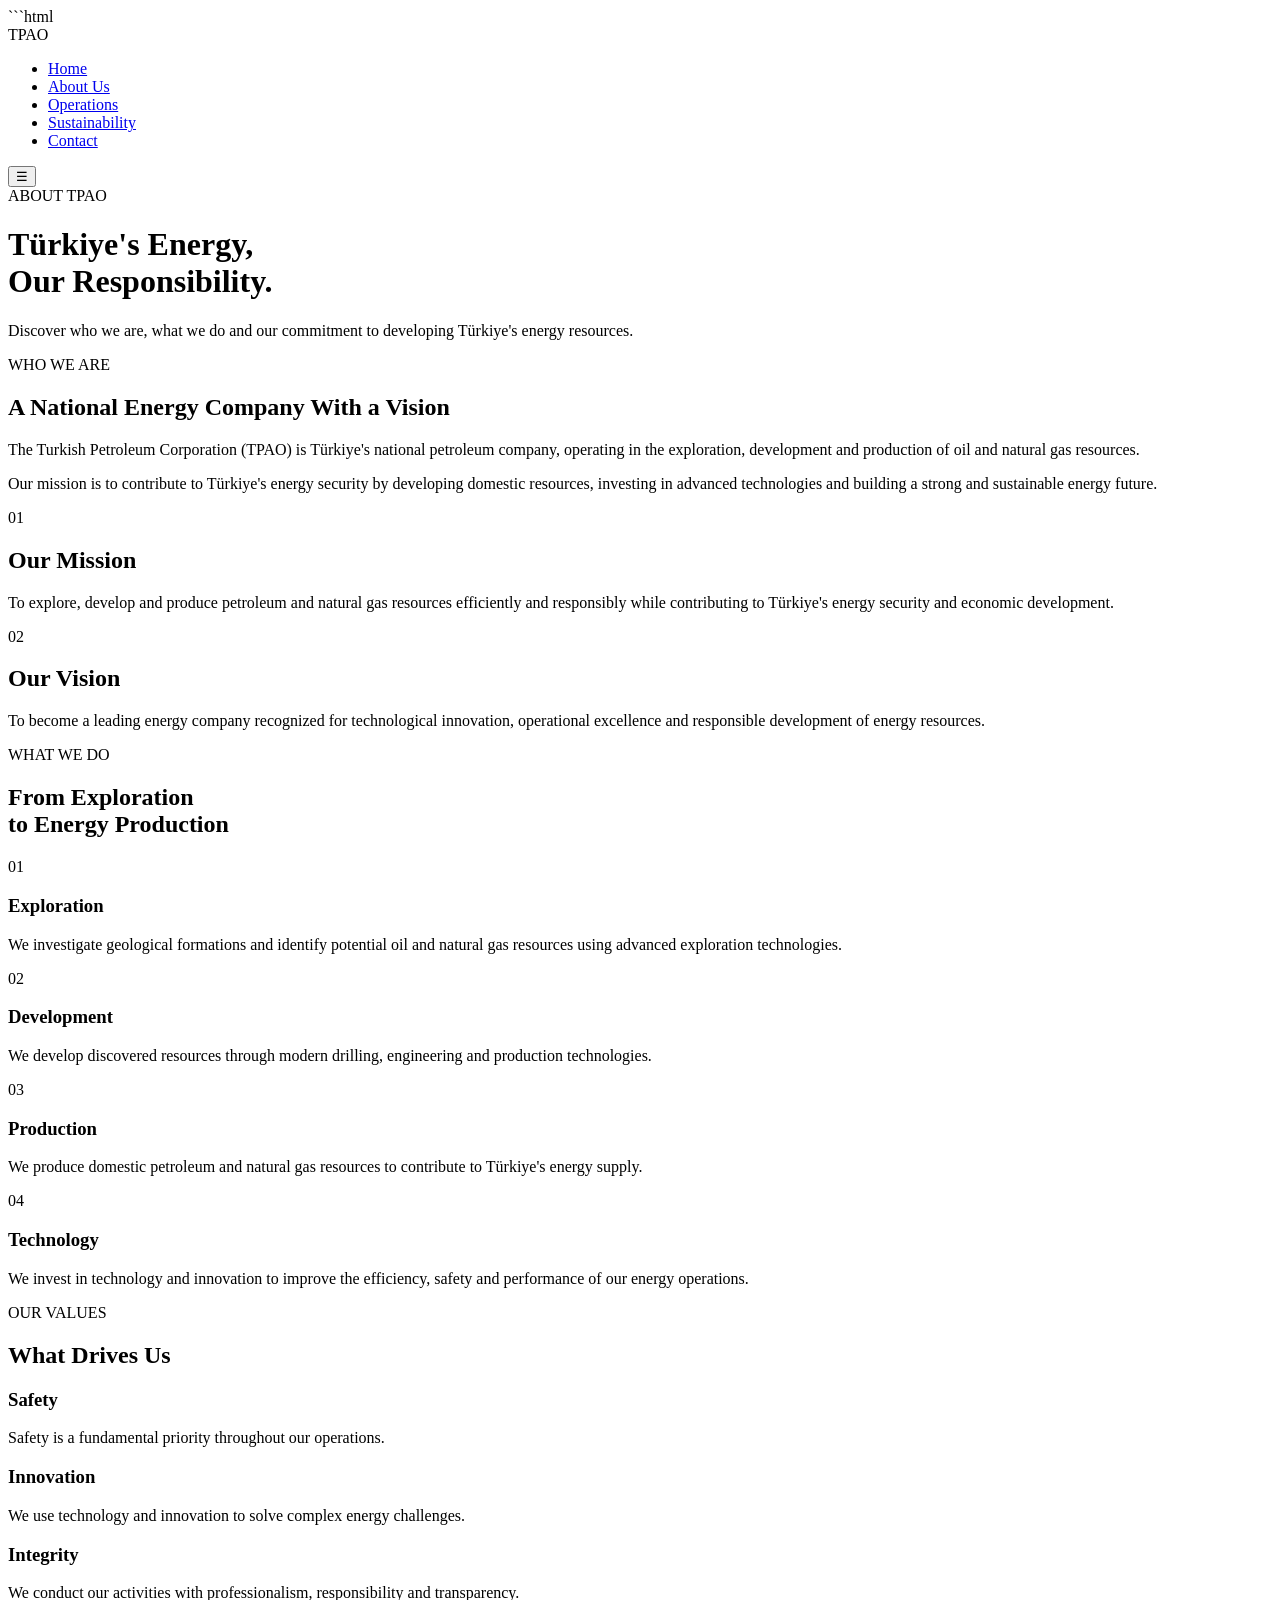
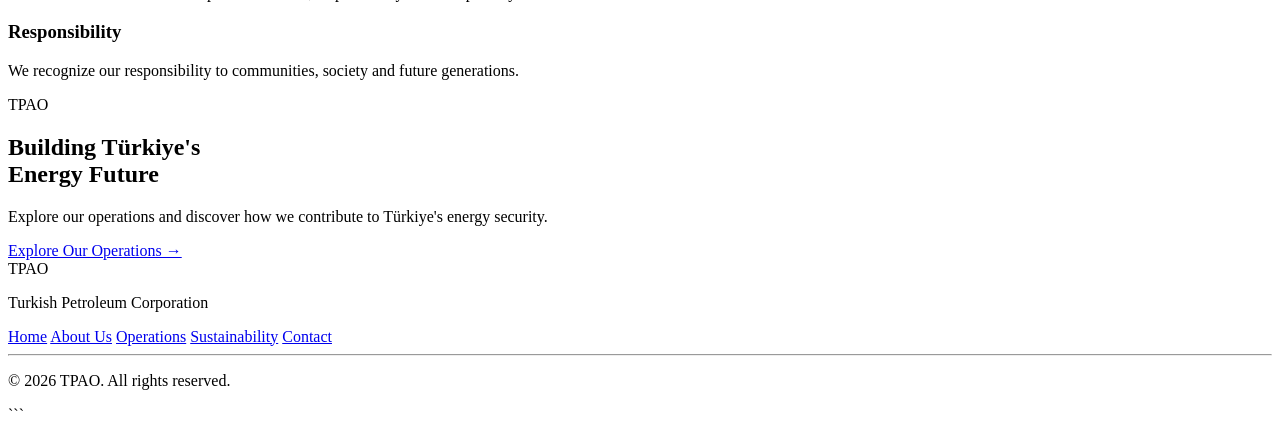
==== about.html @ 22a67489 "Create about.html" ====
```html
<!DOCTYPE html>
<html lang="en">
<head>
    <meta charset="UTF-8">
    <meta name="viewport" content="width=device-width, initial-scale=1.0">

    <title>About Us | TPAO</title>

    <!-- About Page CSS -->
    <link rel="stylesheet" href="about.css">
</head>

<body>

    <!-- Navigation -->
    <nav class="navbar">

        <div class="logo">
            TPAO
        </div>

        <ul class="nav-links">
            <li><a href="index.html">Home</a></li>
            <li><a href="about.html" class="active">About Us</a></li>
            <li><a href="index.html#operations">Operations</a></li>
            <li><a href="index.html#sustainability">Sustainability</a></li>
            <li><a href="index.html#contact">Contact</a></li>
        </ul>

        <button class="menu-button" id="menuButton">
            ☰
        </button>

    </nav>


    <!-- Hero -->
    <header class="about-hero">

        <div class="hero-content">

            <span>ABOUT TPAO</span>

            <h1>
                Türkiye's Energy,<br>
                Our Responsibility.
            </h1>

            <p>
                Discover who we are, what we do and our commitment
                to developing Türkiye's energy resources.
            </p>

        </div>

    </header>


    <!-- Introduction -->
    <section class="introduction">

        <div class="section-label">
            WHO WE ARE
        </div>

        <div class="intro-grid">

            <div>
                <h2>
                    A National Energy
                    Company With a Vision
                </h2>
            </div>

            <div class="intro-text">

                <p>
                    The Turkish Petroleum Corporation (TPAO) is Türkiye's
                    national petroleum company, operating in the exploration,
                    development and production of oil and natural gas resources.
                </p>

                <p>
                    Our mission is to contribute to Türkiye's energy security
                    by developing domestic resources, investing in advanced
                    technologies and building a strong and sustainable
                    energy future.
                </p>

            </div>

        </div>

    </section>


    <!-- Mission & Vision -->
    <section class="mission-section">

        <div class="mission-card">

            <div class="card-number">
                01
            </div>

            <h2>Our Mission</h2>

            <p>
                To explore, develop and produce petroleum and natural gas
                resources efficiently and responsibly while contributing
                to Türkiye's energy security and economic development.
            </p>

        </div>


        <div class="mission-card">

            <div class="card-number">
                02
            </div>

            <h2>Our Vision</h2>

            <p>
                To become a leading energy company recognized for
                technological innovation, operational excellence and
                responsible development of energy resources.
            </p>

        </div>

    </section>


    <!-- What We Do -->
    <section class="what-we-do">

        <div class="section-heading">

            <span>WHAT WE DO</span>

            <h2>
                From Exploration<br>
                to Energy Production
            </h2>

        </div>


        <div class="activity-grid">

            <div class="activity-card">

                <span class="number">01</span>

                <h3>Exploration</h3>

                <p>
                    We investigate geological formations and identify
                    potential oil and natural gas resources using
                    advanced exploration technologies.
                </p>

            </div>


            <div class="activity-card">

                <span class="number">02</span>

                <h3>Development</h3>

                <p>
                    We develop discovered resources through modern
                    drilling, engineering and production technologies.
                </p>

            </div>


            <div class="activity-card">

                <span class="number">03</span>

                <h3>Production</h3>

                <p>
                    We produce domestic petroleum and natural gas
                    resources to contribute to Türkiye's energy supply.
                </p>

            </div>


            <div class="activity-card">

                <span class="number">04</span>

                <h3>Technology</h3>

                <p>
                    We invest in technology and innovation to improve
                    the efficiency, safety and performance of our
                    energy operations.
                </p>

            </div>

        </div>

    </section>


    <!-- Values -->
    <section class="values">

        <div class="section-heading">

            <span>OUR VALUES</span>

            <h2>
                What Drives Us
            </h2>

        </div>


        <div class="values-grid">

            <div class="value">
                <h3>Safety</h3>
                <p>
                    Safety is a fundamental priority throughout
                    our operations.
                </p>
            </div>


            <div class="value">
                <h3>Innovation</h3>
                <p>
                    We use technology and innovation to solve
                    complex energy challenges.
                </p>
            </div>


            <div class="value">
                <h3>Integrity</h3>
                <p>
                    We conduct our activities with professionalism,
                    responsibility and transparency.
                </p>
            </div>


            <div class="value">
                <h3>Responsibility</h3>
                <p>
                    We recognize our responsibility to communities,
                    society and future generations.
                </p>
            </div>

        </div>

    </section>


    <!-- CTA -->
    <section class="about-cta">

        <div>

            <span>TPAO</span>

            <h2>
                Building Türkiye's<br>
                Energy Future
            </h2>

            <p>
                Explore our operations and discover how we contribute
                to Türkiye's energy security.
            </p>

            <a href="index.html#operations" class="cta-button">
                Explore Our Operations →
            </a>

        </div>

    </section>


    <!-- Footer -->
    <footer>

        <div class="footer-logo">
            TPAO
        </div>

        <p>
            Turkish Petroleum Corporation
        </p>

        <div class="footer-links">

            <a href="index.html">Home</a>
            <a href="about.html">About Us</a>
            <a href="index.html#operations">Operations</a>
            <a href="index.html#sustainability">Sustainability</a>
            <a href="index.html#contact">Contact</a>

        </div>

        <hr>

        <p class="copyright">
            © 2026 TPAO. All rights reserved.
        </p>

    </footer>


    <!-- About Page JavaScript -->
    <script src="about.js"></script>

</body>
</html>
```
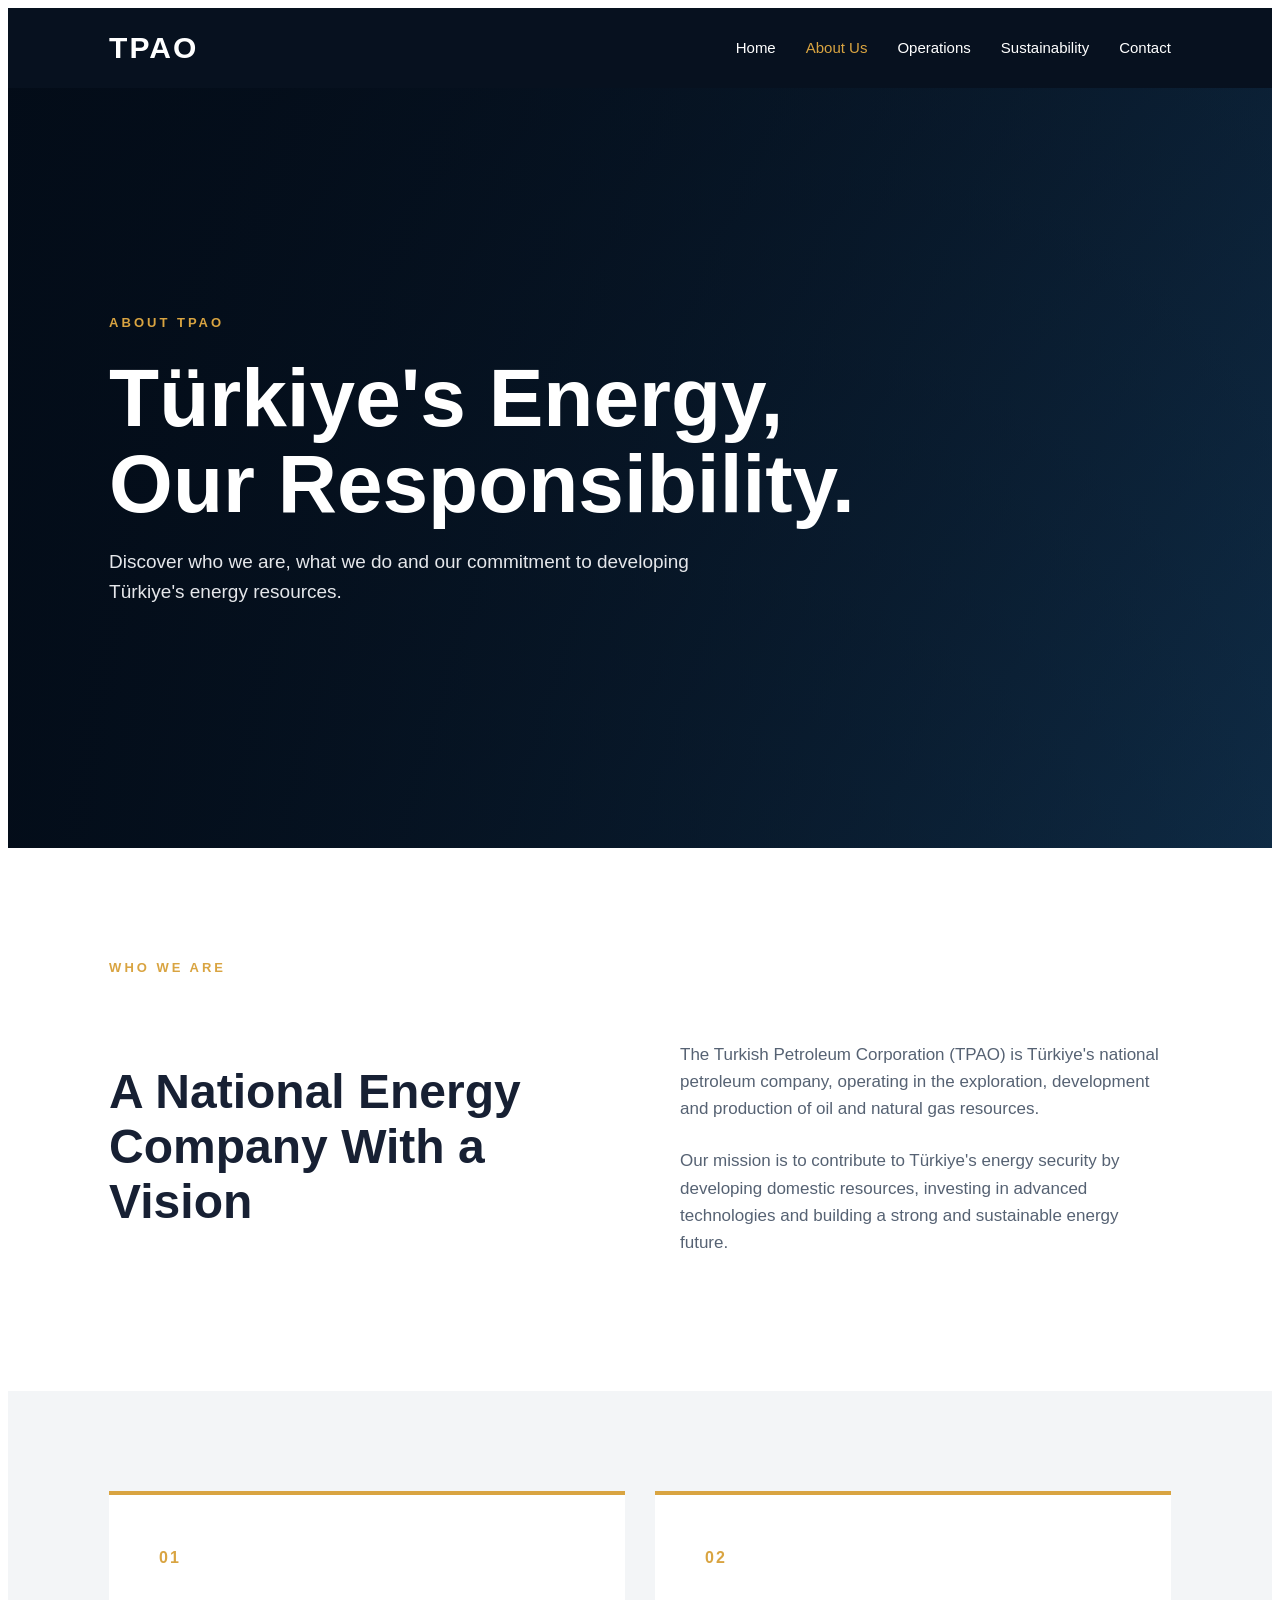
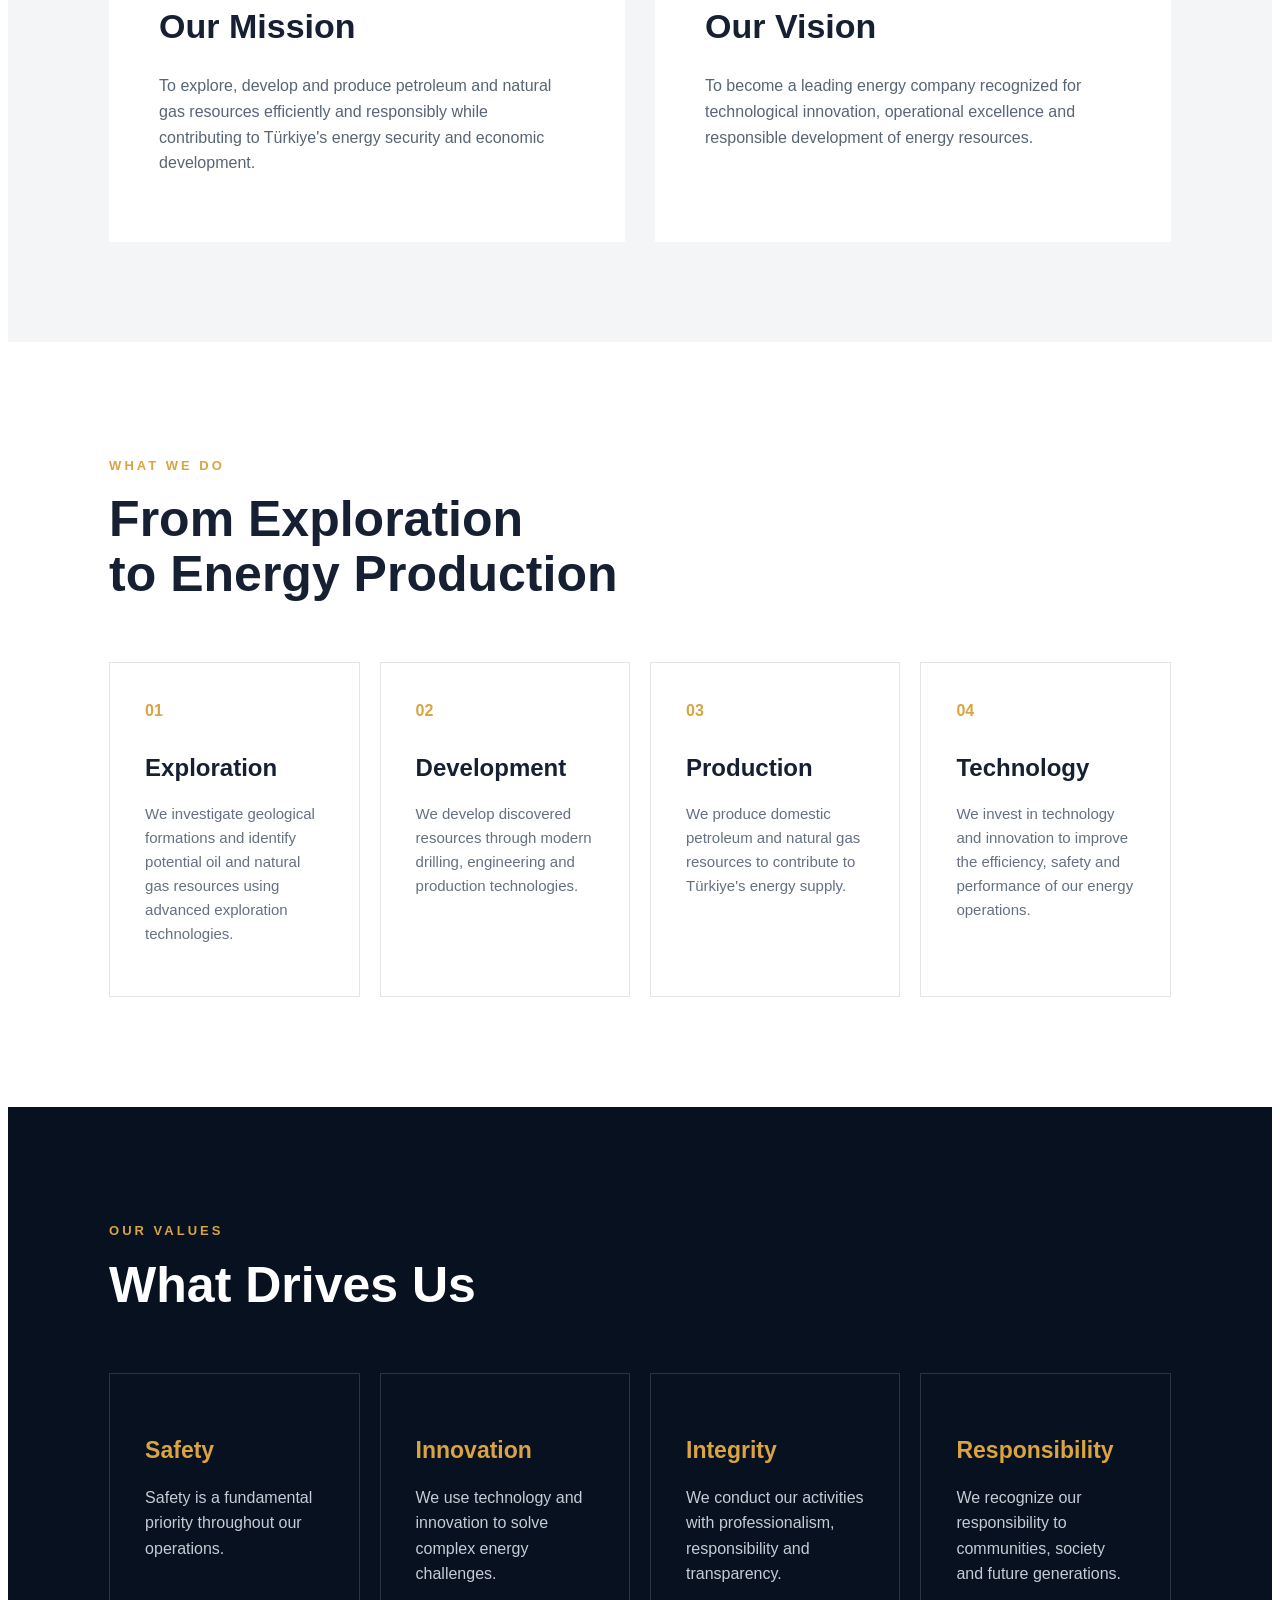
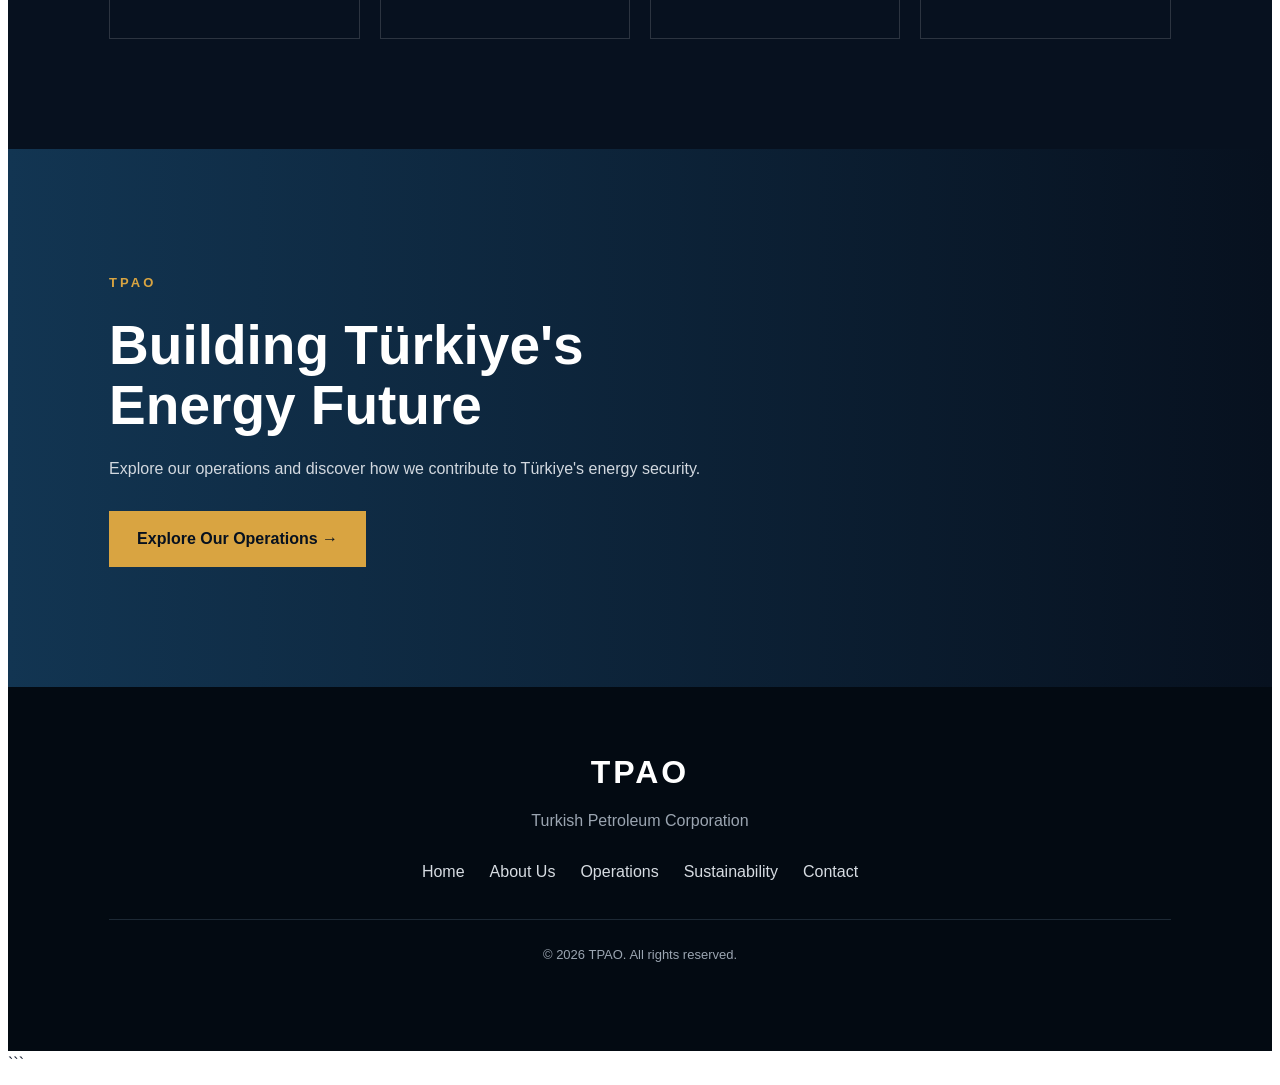
==== commit b5571055: "Update about.html" ====
--- a/about.html
+++ b/about.html
@@ -1,4 +1,4 @@
-```html
+
 <!DOCTYPE html>
 <html lang="en">
 <head>
--- a/about.css
+++ b/about.css
@@ -0,0 +1,504 @@
+```css
+/* ============================
+   TPAO ABOUT PAGE
+   ============================ */
+
+* {
+    margin: 0;
+    padding: 0;
+    box-sizing: border-box;
+}
+
+html {
+    scroll-behavior: smooth;
+}
+
+body {
+    font-family: Arial, Helvetica, sans-serif;
+    color: #172033;
+    background: #ffffff;
+    line-height: 1.6;
+}
+
+a {
+    text-decoration: none;
+}
+
+
+/* ============================
+   NAVIGATION
+   ============================ */
+
+.navbar {
+    height: 80px;
+    padding: 0 8%;
+    display: flex;
+    align-items: center;
+    justify-content: space-between;
+
+    background: #07111f;
+    color: white;
+
+    position: sticky;
+    top: 0;
+    z-index: 1000;
+}
+
+.logo {
+    font-size: 30px;
+    font-weight: 800;
+    letter-spacing: 2px;
+}
+
+.nav-links {
+    display: flex;
+    gap: 30px;
+    list-style: none;
+}
+
+.nav-links a {
+    color: white;
+    font-size: 15px;
+    transition: 0.3s;
+}
+
+.nav-links a:hover,
+.nav-links a.active {
+    color: #d9a441;
+}
+
+.menu-button {
+    display: none;
+    border: none;
+    background: transparent;
+    color: white;
+    font-size: 28px;
+    cursor: pointer;
+}
+
+
+/* ============================
+   HERO
+   ============================ */
+
+.about-hero {
+    min-height: 600px;
+
+    display: flex;
+    align-items: center;
+
+    padding: 80px 8%;
+
+    color: white;
+
+    background:
+        linear-gradient(
+            90deg,
+            rgba(3, 12, 24, 0.95),
+            rgba(3, 12, 24, 0.65),
+            rgba(3, 12, 24, 0.35)
+        ),
+        linear-gradient(
+            135deg,
+            #07111f,
+            #153b5c
+        );
+}
+
+.hero-content {
+    max-width: 800px;
+}
+
+.hero-content span,
+.section-label,
+.section-heading span,
+.about-cta span {
+    color: #d9a441;
+    font-size: 13px;
+    font-weight: bold;
+    letter-spacing: 3px;
+}
+
+.hero-content h1 {
+    font-size: clamp(48px, 7vw, 82px);
+    line-height: 1.05;
+    margin: 20px 0;
+}
+
+.hero-content p {
+    max-width: 650px;
+    font-size: 19px;
+    color: #e5e7eb;
+}
+
+
+/* ============================
+   INTRODUCTION
+   ============================ */
+
+.introduction {
+    padding: 110px 8%;
+}
+
+.intro-grid {
+    margin-top: 45px;
+
+    display: grid;
+    grid-template-columns: 1fr 1fr;
+    gap: 80px;
+}
+
+.intro-grid h2 {
+    font-size: 48px;
+    line-height: 1.15;
+}
+
+.intro-text {
+    color: #566273;
+    font-size: 17px;
+}
+
+.intro-text p {
+    margin-bottom: 25px;
+}
+
+
+/* ============================
+   MISSION
+   ============================ */
+
+.mission-section {
+    padding: 100px 8%;
+
+    display: grid;
+    grid-template-columns: 1fr 1fr;
+    gap: 30px;
+
+    background: #f3f5f7;
+}
+
+.mission-card {
+    background: white;
+    padding: 50px;
+
+    border-top: 4px solid #d9a441;
+
+    transition: 0.3s;
+}
+
+.mission-card:hover {
+    transform: translateY(-8px);
+    box-shadow: 0 20px 45px rgba(0, 0, 0, 0.08);
+}
+
+.card-number {
+    color: #d9a441;
+    font-weight: bold;
+    letter-spacing: 2px;
+    margin-bottom: 25px;
+}
+
+.mission-card h2 {
+    font-size: 34px;
+    margin-bottom: 20px;
+}
+
+.mission-card p {
+    color: #596574;
+}
+
+
+/* ============================
+   WHAT WE DO
+   ============================ */
+
+.what-we-do {
+    padding: 110px 8%;
+}
+
+.section-heading {
+    max-width: 750px;
+}
+
+.section-heading h2 {
+    font-size: 50px;
+    line-height: 1.1;
+    margin-top: 15px;
+}
+
+.activity-grid {
+    margin-top: 60px;
+
+    display: grid;
+    grid-template-columns: repeat(4, 1fr);
+    gap: 20px;
+}
+
+.activity-card {
+    padding: 35px;
+
+    border: 1px solid #e2e6ea;
+
+    transition: 0.3s;
+}
+
+.activity-card:hover {
+    transform: translateY(-7px);
+    border-color: #d9a441;
+}
+
+.activity-card .number {
+    color: #d9a441;
+    font-weight: bold;
+}
+
+.activity-card h3 {
+    font-size: 24px;
+    margin: 25px 0 15px;
+}
+
+.activity-card p {
+    color: #657080;
+    font-size: 15px;
+}
+
+
+/* ============================
+   VALUES
+   ============================ */
+
+.values {
+    padding: 110px 8%;
+    background: #07111f;
+    color: white;
+}
+
+.values .section-heading h2 {
+    color: white;
+}
+
+.values-grid {
+    margin-top: 60px;
+
+    display: grid;
+    grid-template-columns: repeat(4, 1fr);
+    gap: 20px;
+}
+
+.value {
+    padding: 35px;
+
+    border: 1px solid rgba(255,255,255,0.15);
+}
+
+.value h3 {
+    color: #d9a441;
+    font-size: 23px;
+    margin-bottom: 15px;
+}
+
+.value p {
+    color: #c5ccd5;
+}
+
+
+/* ============================
+   CALL TO ACTION
+   ============================ */
+
+.about-cta {
+    padding: 120px 8%;
+
+    color: white;
+
+    background:
+        linear-gradient(
+            90deg,
+            #123552,
+            #07111f
+        );
+}
+
+.about-cta h2 {
+    font-size: 55px;
+    line-height: 1.1;
+    margin: 20px 0;
+}
+
+.about-cta p {
+    max-width: 600px;
+    color: #d2d8df;
+    margin-bottom: 30px;
+}
+
+.cta-button {
+    display: inline-block;
+
+    padding: 15px 28px;
+
+    background: #d9a441;
+    color: #07111f;
+
+    font-weight: bold;
+
+    transition: 0.3s;
+}
+
+.cta-button:hover {
+    background: #ffffff;
+}
+
+
+/* ============================
+   FOOTER
+   ============================ */
+
+footer {
+    padding: 60px 8%;
+
+    background: #030a12;
+    color: white;
+
+    text-align: center;
+}
+
+.footer-logo {
+    font-size: 32px;
+    font-weight: bold;
+    letter-spacing: 3px;
+}
+
+footer > p {
+    color: #9ba5b1;
+    margin: 10px 0 25px;
+}
+
+.footer-links {
+    display: flex;
+    justify-content: center;
+    flex-wrap: wrap;
+    gap: 25px;
+}
+
+.footer-links a {
+    color: #d7dce2;
+}
+
+.footer-links a:hover {
+    color: #d9a441;
+}
+
+footer hr {
+    margin: 35px 0 25px;
+    border: none;
+    border-top: 1px solid #1d2935;
+}
+
+footer .copyright {
+    font-size: 13px;
+}
+
+
+/* ============================
+   MOBILE
+   ============================ */
+
+@media (max-width: 900px) {
+
+    .nav-links {
+        gap: 15px;
+    }
+
+    .intro-grid,
+    .mission-section {
+        grid-template-columns: 1fr;
+    }
+
+    .activity-grid {
+        grid-template-columns: repeat(2, 1fr);
+    }
+
+    .values-grid {
+        grid-template-columns: repeat(2, 1fr);
+    }
+
+}
+
+
+@media (max-width: 650px) {
+
+    .navbar {
+        padding: 0 5%;
+    }
+
+    .menu-button {
+        display: block;
+    }
+
+    .nav-links {
+        display: none;
+
+        position: absolute;
+        top: 80px;
+        left: 0;
+        width: 100%;
+
+        padding: 25px;
+
+        flex-direction: column;
+        align-items: center;
+
+        background: #07111f;
+    }
+
+    .nav-links.show {
+        display: flex;
+    }
+
+    .about-hero {
+        min-height: 500px;
+        padding: 60px 5%;
+    }
+
+    .introduction,
+    .what-we-do,
+    .values {
+        padding: 75px 5%;
+    }
+
+    .intro-grid {
+        gap: 35px;
+    }
+
+    .intro-grid h2,
+    .section-heading h2 {
+        font-size: 38px;
+    }
+
+    .mission-section {
+        padding: 70px 5%;
+    }
+
+    .mission-card {
+        padding: 35px;
+    }
+
+    .activity-grid,
+    .values-grid {
+        grid-template-columns: 1fr;
+    }
+
+    .about-cta {
+        padding: 80px 5%;
+    }
+
+    .about-cta h2 {
+        font-size: 40px;
+    }
+
+    footer {
+        padding: 50px 5%;
+    }
+
+}
+```
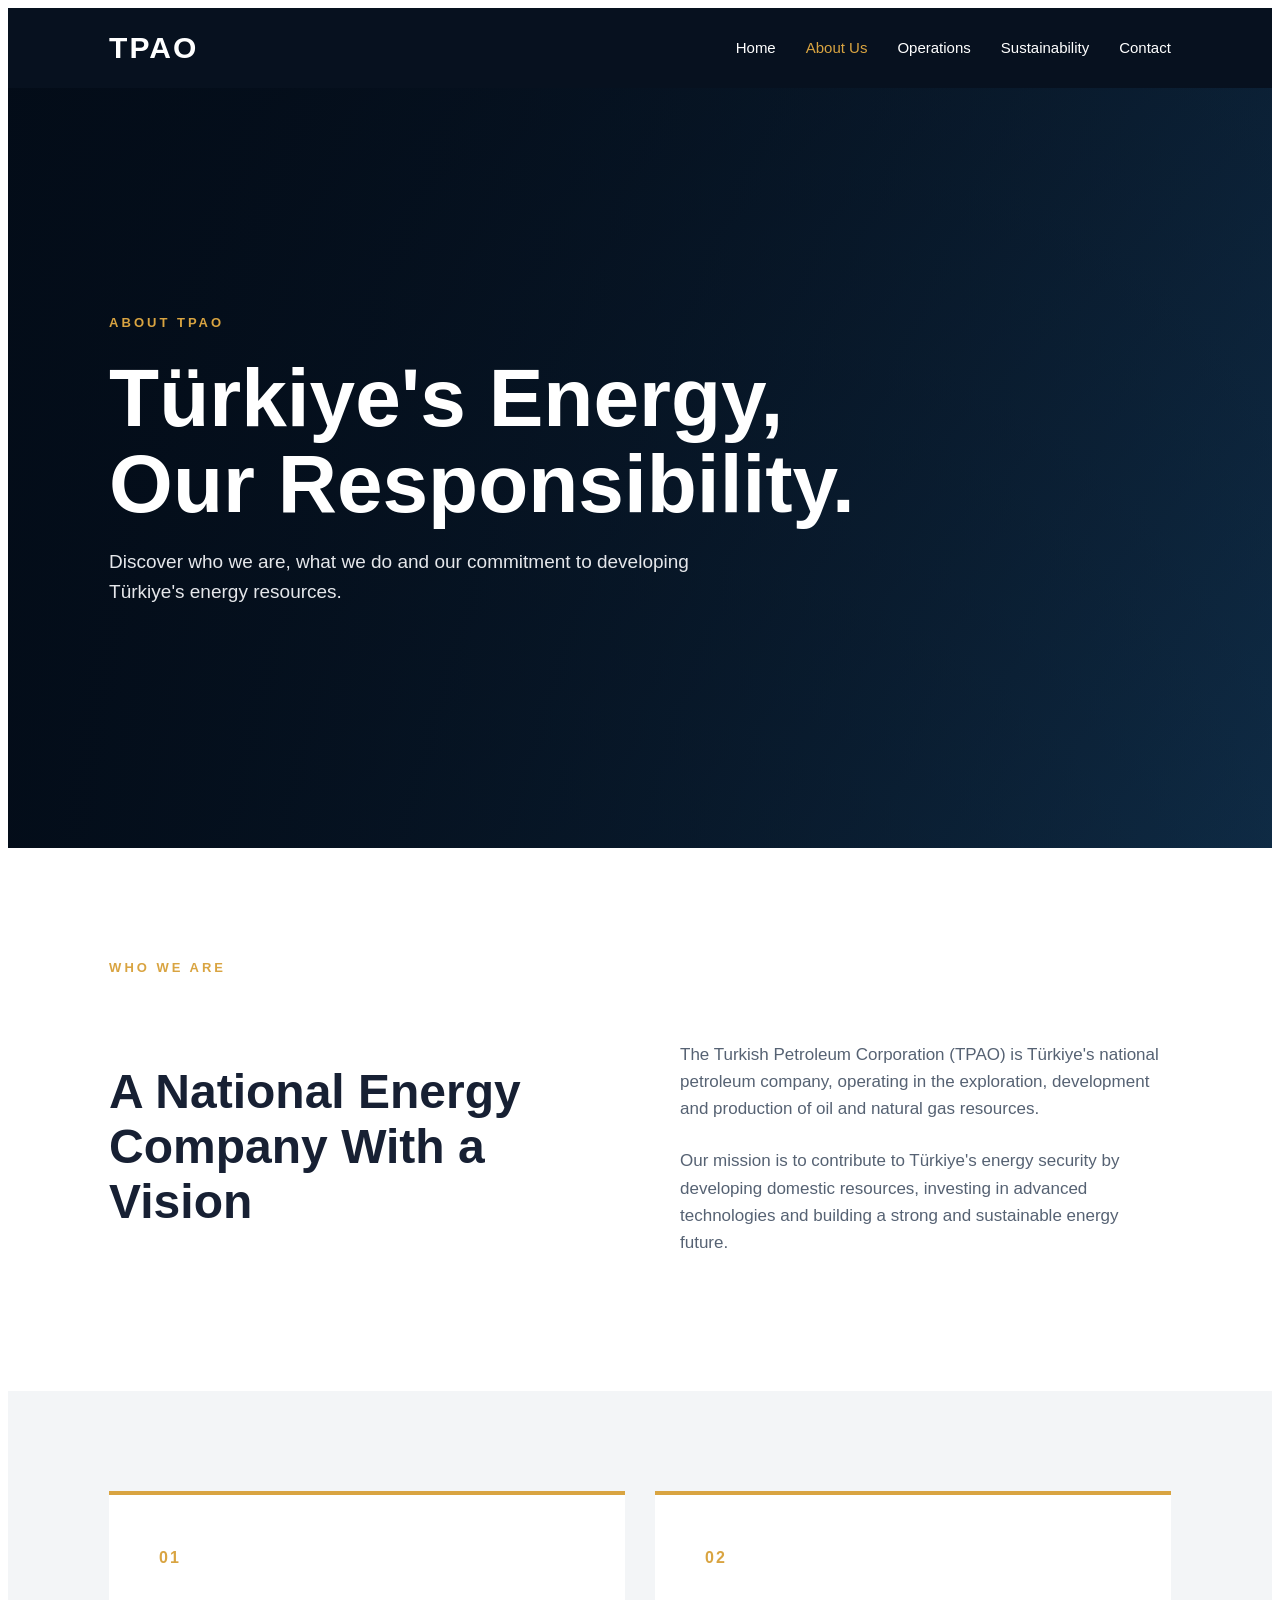
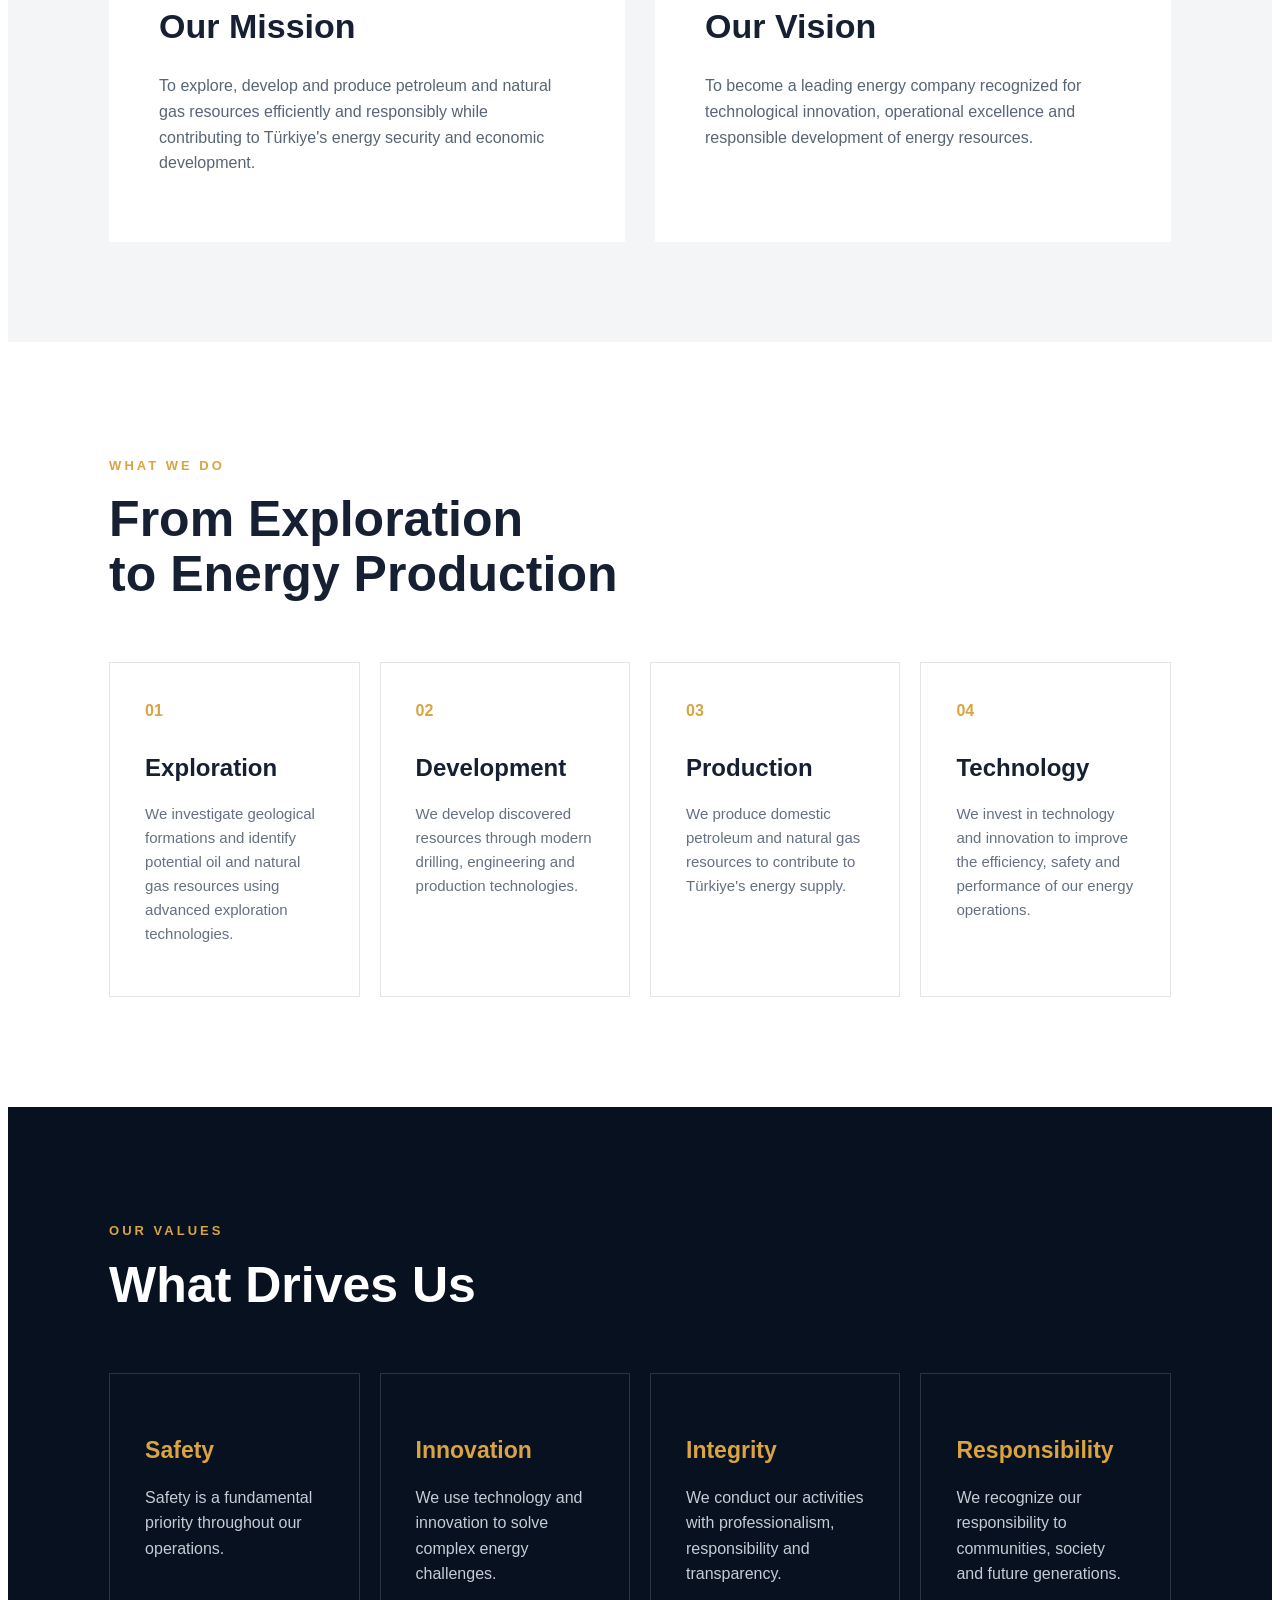
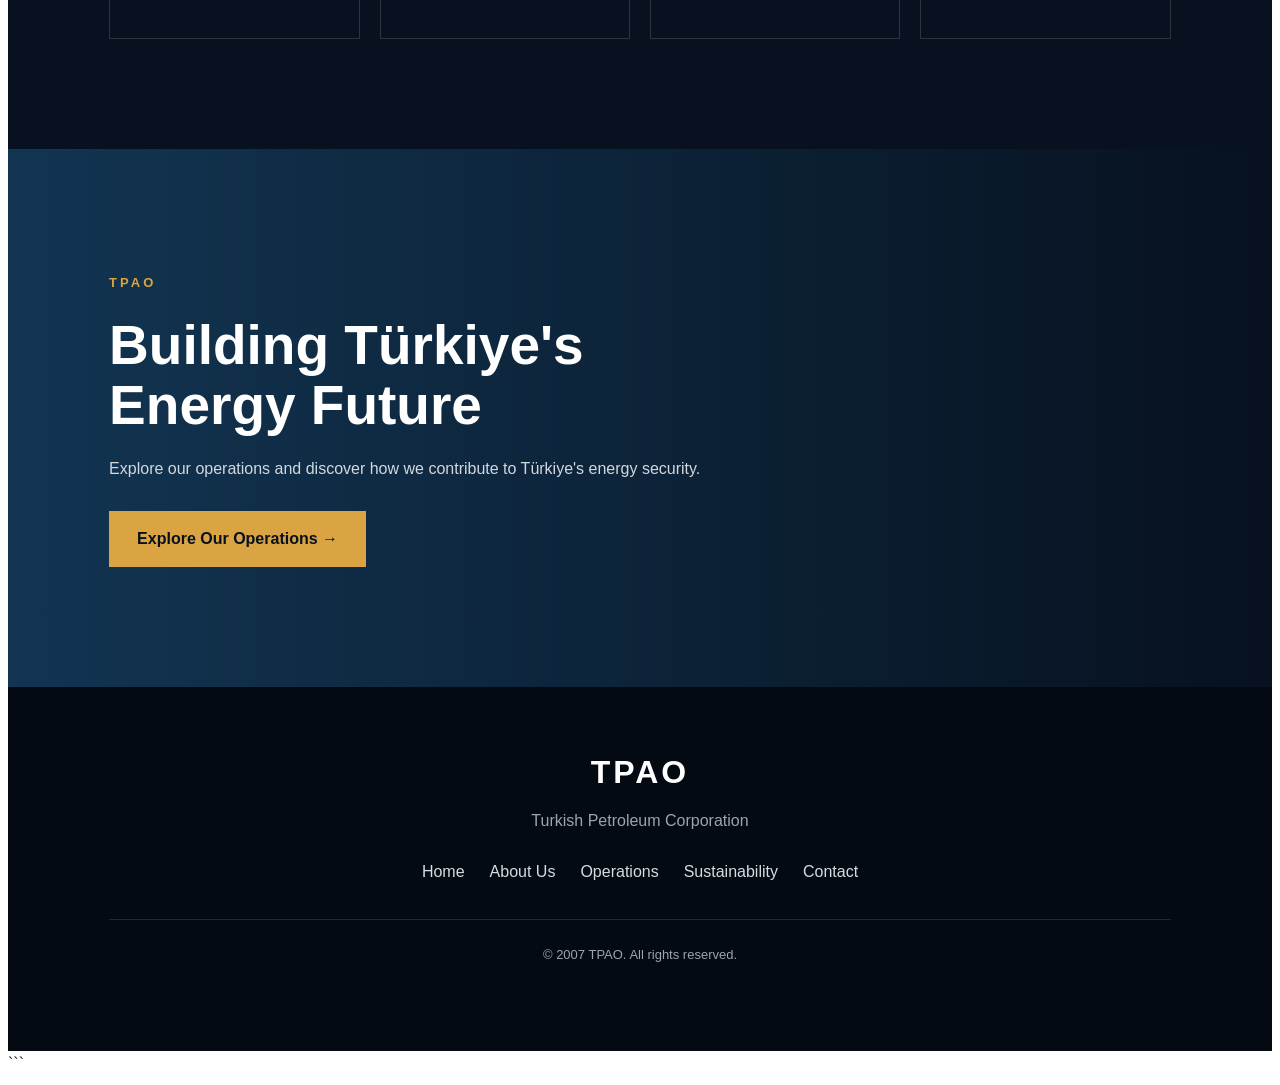
==== commit 82e8254d: "Update about.html" ====
--- a/about.html
+++ b/about.html
@@ -23,9 +23,9 @@
         <ul class="nav-links">
             <li><a href="index.html">Home</a></li>
             <li><a href="about.html" class="active">About Us</a></li>
-            <li><a href="index.html#operations">Operations</a></li>
-            <li><a href="index.html#sustainability">Sustainability</a></li>
-            <li><a href="index.html#contact">Contact</a></li>
+            <li><a href="operations.html">Operations</a></li>
+            <li><a href="sustainability.html">Sustainability</a></li>
+            <li><a href="contact.html">Contact</a></li>
         </ul>
 
         <button class="menu-button" id="menuButton">
@@ -310,16 +310,16 @@
 
             <a href="index.html">Home</a>
             <a href="about.html">About Us</a>
-            <a href="index.html#operations">Operations</a>
-            <a href="index.html#sustainability">Sustainability</a>
-            <a href="index.html#contact">Contact</a>
+            <a href="operations.html">Operations</a>
+            <a href="sustainability.html">Sustainability</a>
+            <a href="contact.html">Contact</a>
 
         </div>
 
         <hr>
 
         <p class="copyright">
-            © 2026 TPAO. All rights reserved.
+            © 2007 TPAO. All rights reserved.
         </p>
 
     </footer>
